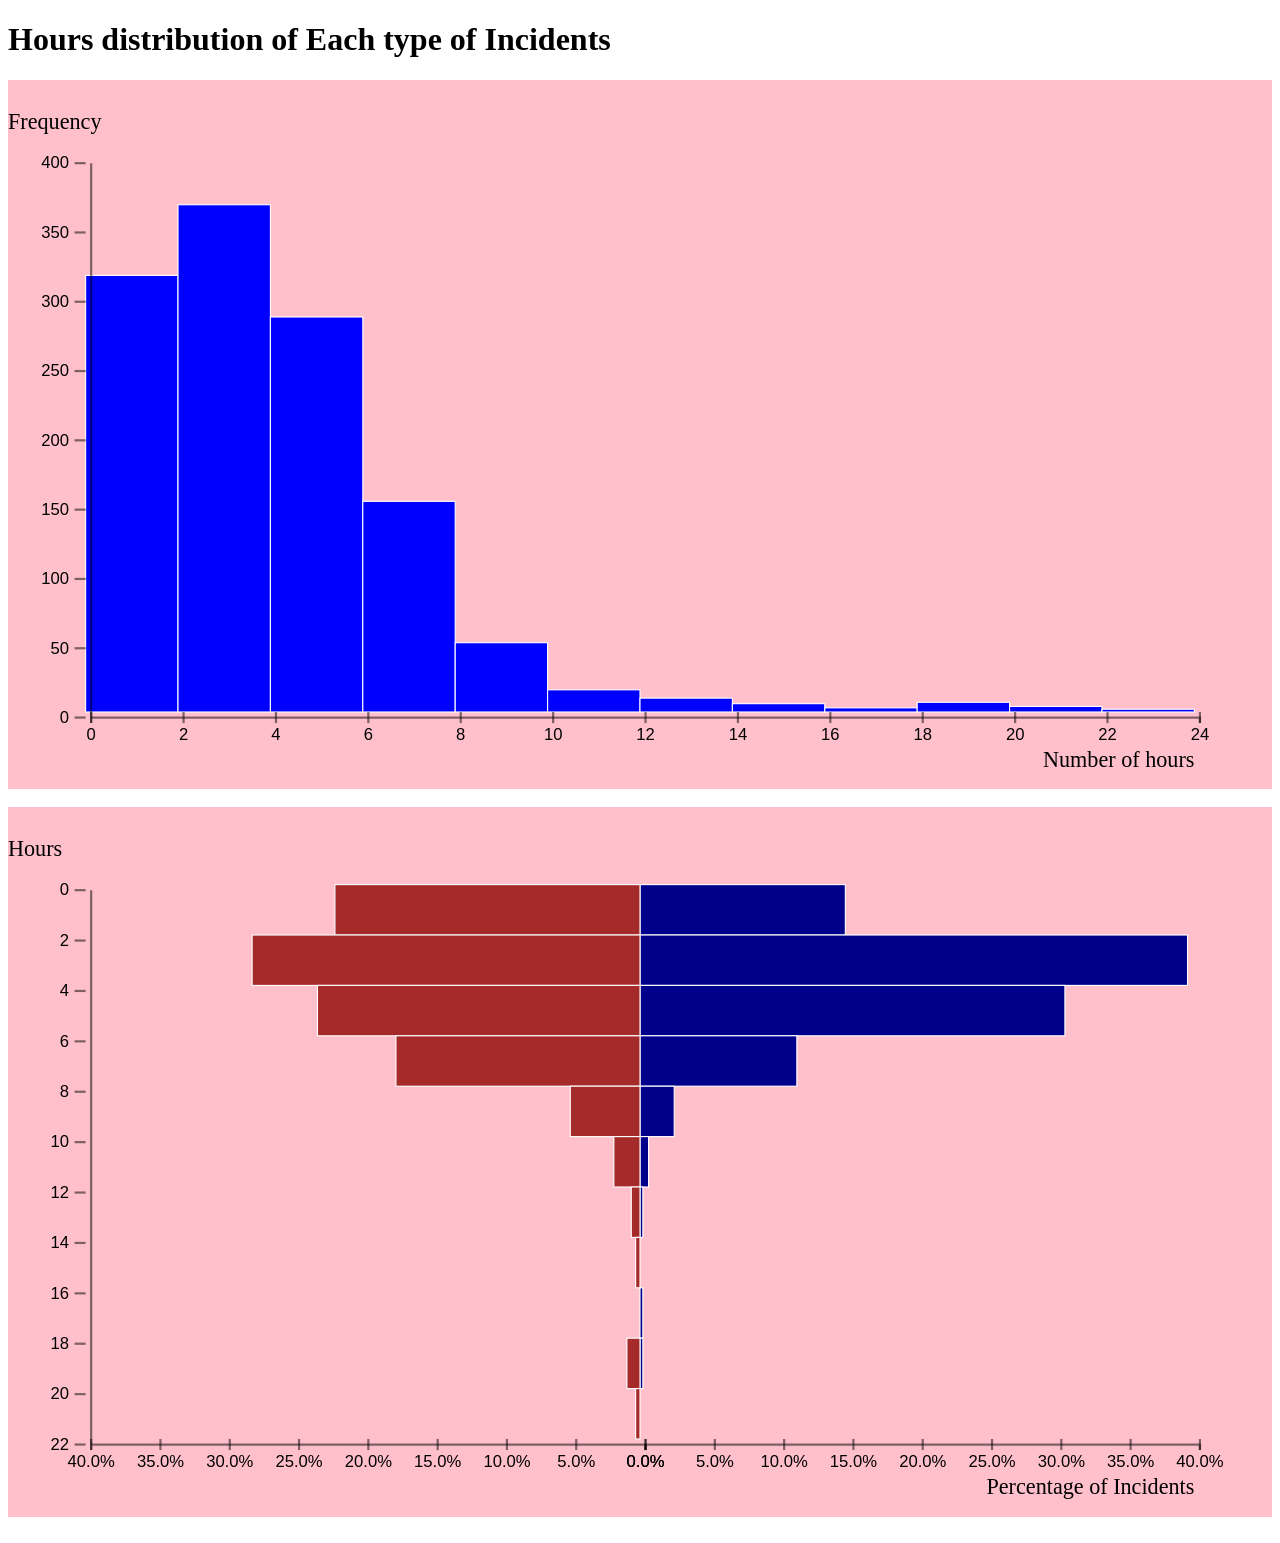
==== distribution.html @ 127551dd "pyramid" ====
<!DOCTYPE html>
<html>
    <head>
    
        <meta http-equiv="content-type" content="text/html; charset=UTF-8" />
        <meta name="viewport" content="width=device-width,
        initial-scale=1.0, maximum-scale=1.0, user-scalable=no" />
        <meta name="title" content= "Mountain Rescue">
        <meta name="description" content="Wasdale Mountain Rescue Incident Analysis">
        <meta name="author" content="Shi Min Chua">


        <meta property="og:title" content="Mountain Rescue">
        <meta property="og:type" content="website">
        <!-- <meta property='og:image' content='https://raw.githubusercontent.com/Shiminc/UK_diversity_mapping/main/preview.PNG'>
        <meta property="og:url" content="https://shiminc.github.io/UK_diversity_mapping/">
        <meta property="og:description" content="Choropleth map illustrating diversity in England/Wales based on ONS country of birth data"> -->
        <meta property="og:locale" content="en_UK">
        <base target="_blank">

        <link rel="stylesheet" href="styles.css">

        <script>
            L_NO_TOUCH = false;
            L_DISABLE_3D = false;
        </script>


    </head>
    <body>
        <h1>Hours distribution of Each type of Incidents</h1>

		<div class="legend-container"></div>

        <div class = 'chartholder' id ="histogram"></div>
        <br>
        <div class = 'chartholder' id ='pyramid'></div>
        <div class = 'chartholder' id ='box_plot'></div>
        <br>
        <div class = 'chartholder' id ='violin'></div>

    <script src="javascripts/d3.v7.js"></script>
    <!-- <script src="javascripts/group.js"></script> -->
    <script type="module" src="javascripts/distribution/viz_main.js"></script> 


    </body>
             
</html>
---- styles.css ----
.chartholder {
    position: relative;
    display: flex;
    justify-content: center;
    width: 100%;
    height: 100%;
    left: 0%;
    top: 0.0%;

}

.axis-x text, .axis-y text {
    font-family: Roboto, sans-serif;
    font-size: 8px
}

.x-axis-bar path,
.x-axis-bar line,
.y-axis-bar line,
.y-axis-bar path {
    stroke-opacity: 0.5
    
}
/* .x-axis-bar path{
    transform: translateX(-0.5px) translateY(-0.5px);    
} */
/* .y-axis-bar line{
    transform: translateX(0) translateY(-0.5px);    
}
.y-axis-bar path {
    transform: translateX(-0.5px) translateY(-0.5px);    
} */

.y-axis-bar text {
    transform: translateX(2.5px);
}

.x-axis-bar text {
    transform: translateY(-2.5px);
}

.leftAxisLabel-bar text{
    font: 2px
}

.color-legend {
    display: flex;
    justify-content: center;
    flex-wrap: wrap;
    margin: 0;
    padding-left:0;
}

li {
    list-style: none;
}

.color-legend-item {
    margin: 5px 12px;
    font-size:1.4rem;
}

.color-legend span {
    display: inline-block;
}

.color-legend-item-color {
    position: relative;
    top: 2px;
    width: 14px;
    height: 14px;
    margin-right:5px;
    border-radius:3px;
}
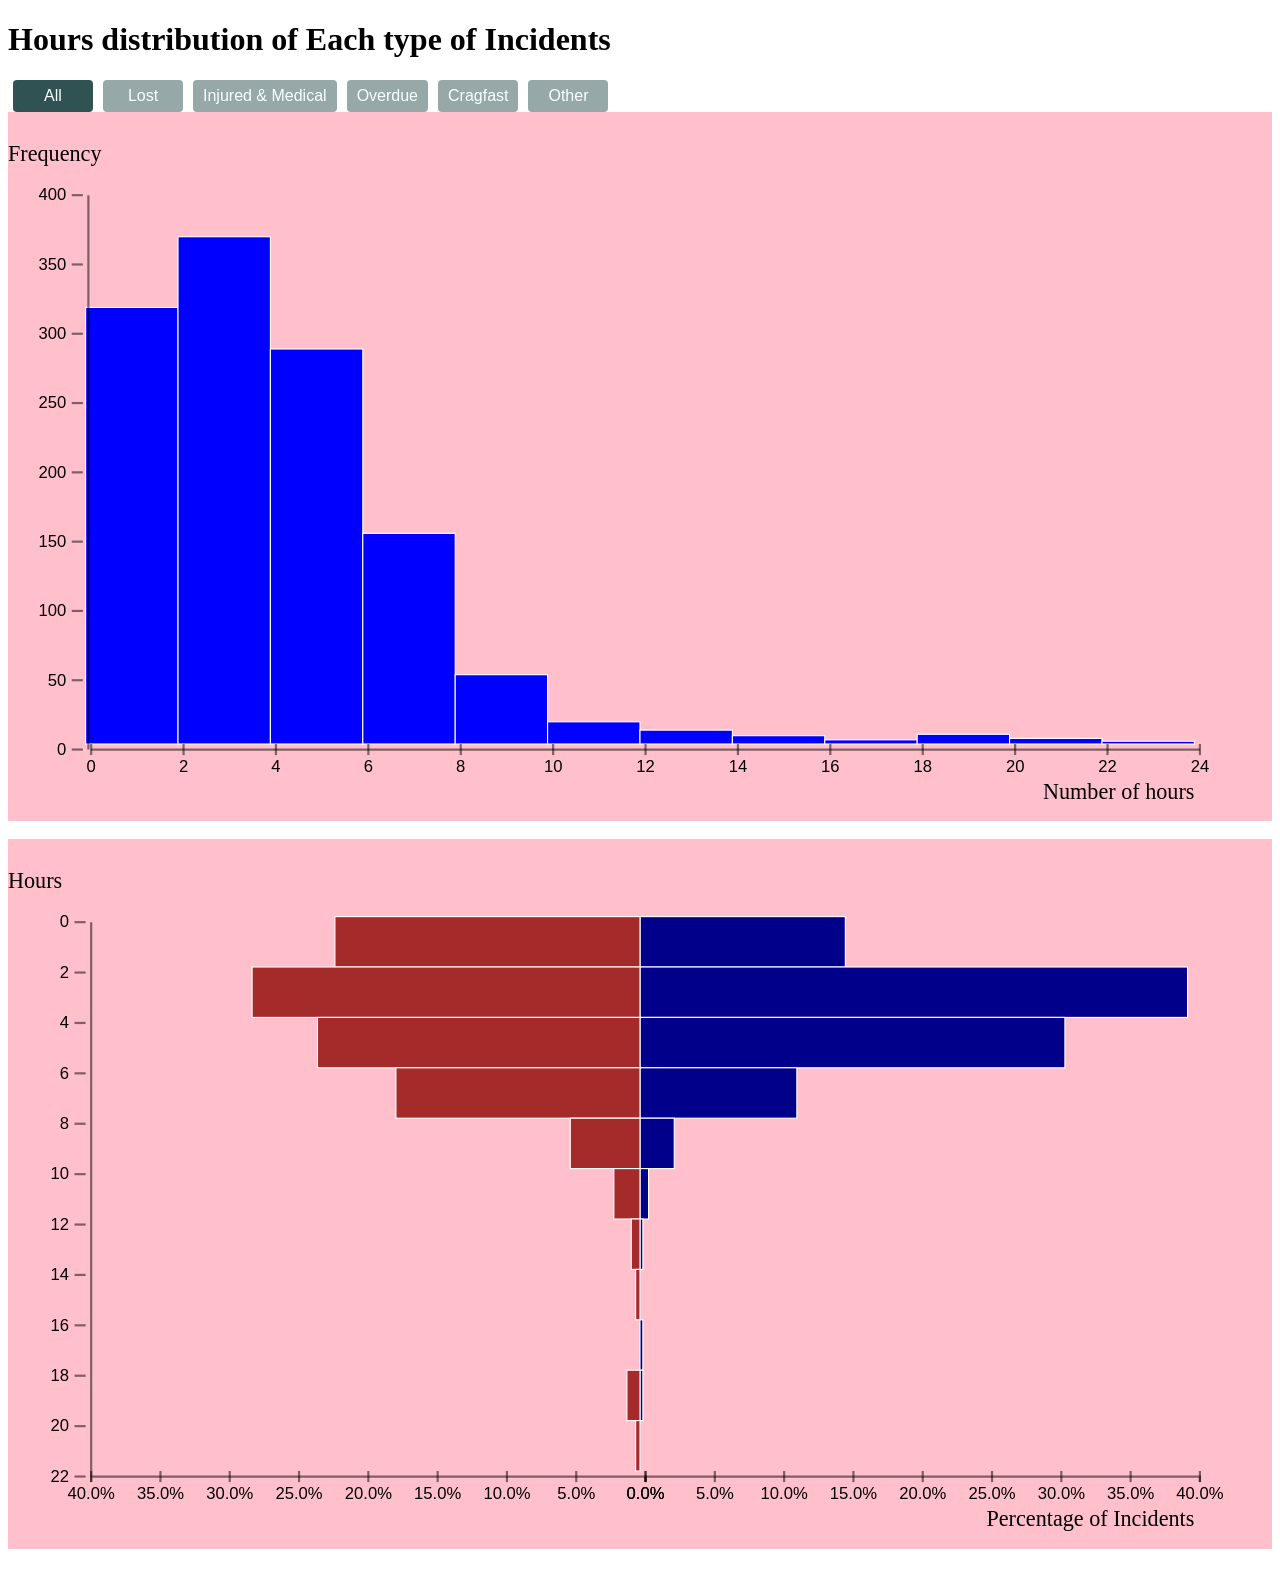
==== commit 85822c71: "transition" ====
--- a/distribution.html
+++ b/distribution.html
@@ -31,7 +31,7 @@
         <h1>Hours distribution of Each type of Incidents</h1>
 
 		<div class="legend-container"></div>
-
+        <div class="filters-button"></div>
         <div class = 'chartholder' id ="histogram"></div>
         <br>
         <div class = 'chartholder' id ='pyramid'></div>
--- a/styles.css
+++ b/styles.css
@@ -23,13 +23,13 @@
 }
 /* .x-axis-bar path{
     transform: translateX(-0.5px) translateY(-0.5px);    
-} */
-/* .y-axis-bar line{
+}
+.y-axis-bar line{
     transform: translateX(0) translateY(-0.5px);    
 }
 .y-axis-bar path {
     transform: translateX(-0.5px) translateY(-0.5px);    
-} */
+}  */
 
 .y-axis-bar text {
     transform: translateX(2.5px);
@@ -71,4 +71,40 @@
     height: 14px;
     margin-right:5px;
     border-radius:3px;
+}
+
+rect:hover{
+    fill:orange;
+}
+
+rect {
+    transition: all 0.25s;
+}
+#filters {
+  margin: 10px 0px 5px;
+}
+.filter {
+  min-width: 80px;
+  margin: 0 5px;
+  padding: 8px 10px;
+  font-family: 'Roboto', sans-serif;
+  font-size: 16px;
+  line-height: 1;
+  color: #faffff;
+  font-weight: 500;
+  background-color: rgba(48, 82, 82, 0.5);
+  border: none;
+  border-radius: 4px;
+  cursor: pointer;
+  /* transition: background-color 0.3ms ease-in; */
+}
+
+.filter:hover,
+.filter.active {
+  background-color: rgba(48, 82, 82, 1);
+  transition-timing-function: ease-out;
+} 
+
+.filter.active {
+  cursor: default;
 }
